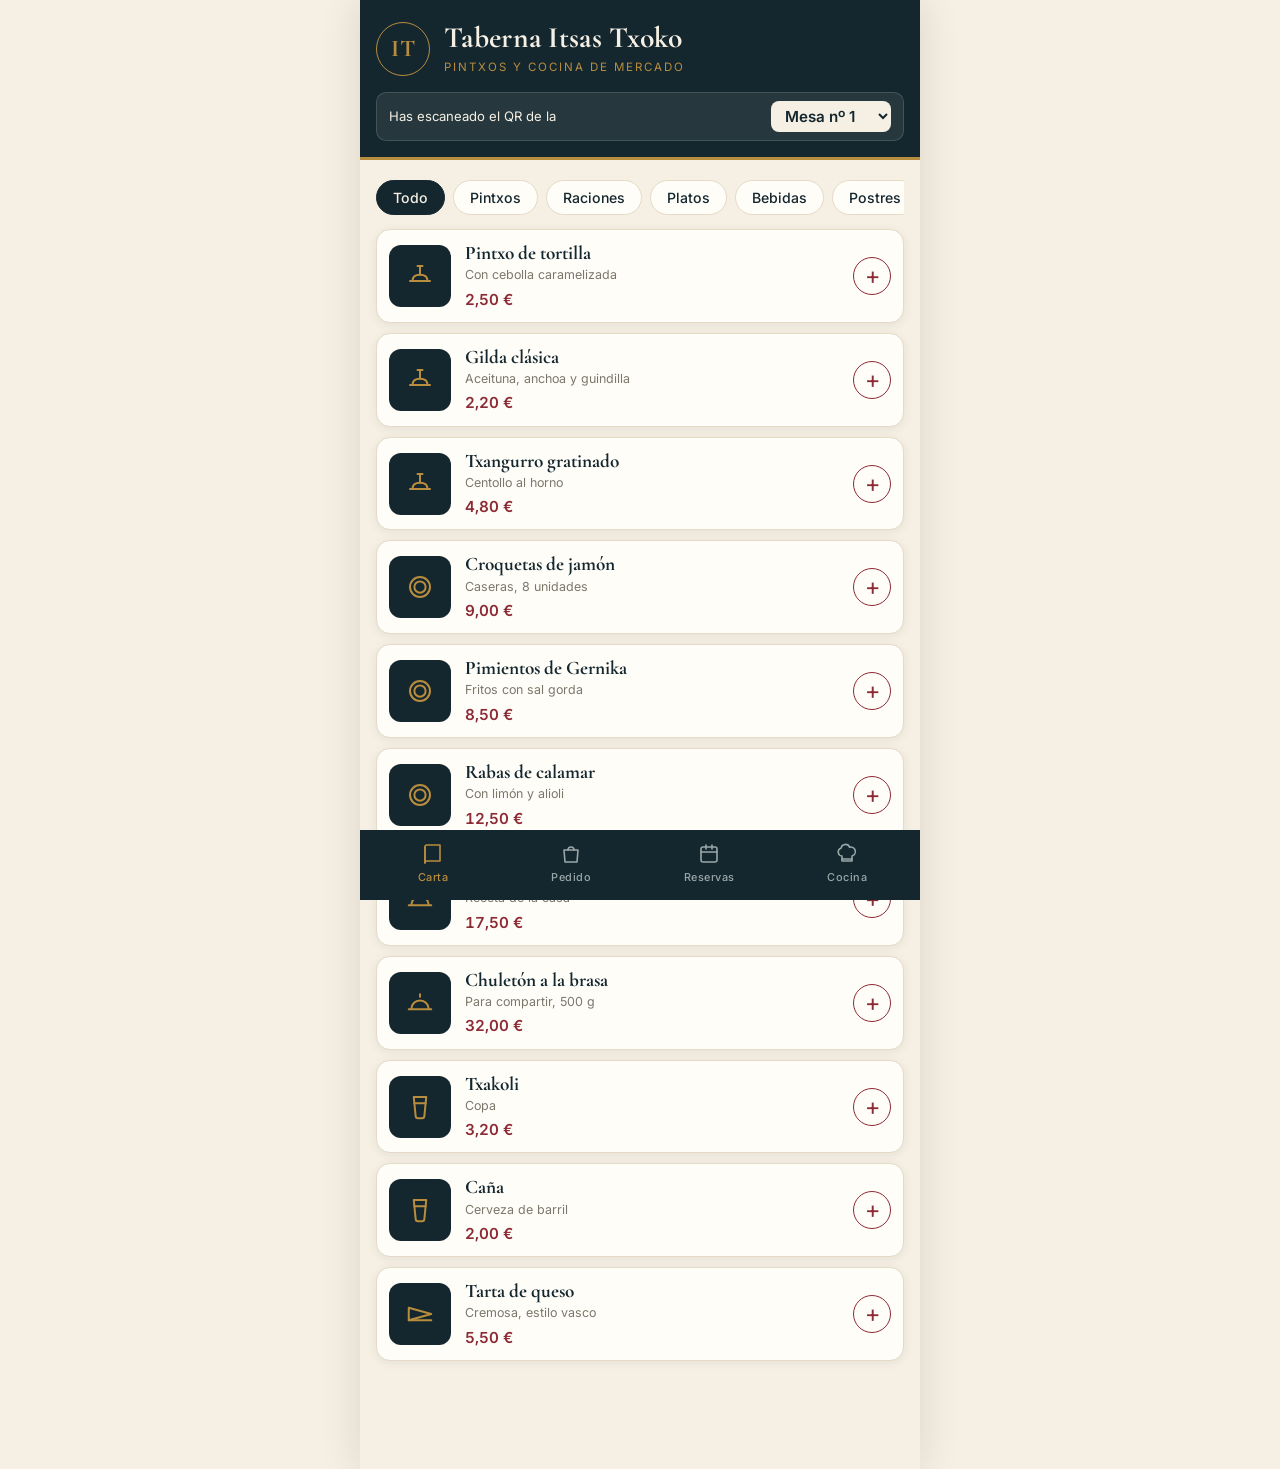
==== 2-index.html @ d1b72161 "Separar vistas de cliente, sala y cocina, teléfono en reservas y aviso de comandas listas" ====
<!DOCTYPE html>
<html lang="es">
<head>
  <meta charset="UTF-8">
  <meta name="viewport" content="width=device-width, initial-scale=1">
  <title>Taberna Itsas Txoko · Carta, pedidos y reservas</title>
  <meta name="theme-color" content="#14262e">
  <!-- Tipografías de Google Fonts (opcional): si no hay internet, el navegador usa Georgia y la fuente del sistema -->
  <link rel="preconnect" href="https://fonts.googleapis.com">
  <link rel="preconnect" href="https://fonts.gstatic.com" crossorigin>
  <link href="https://fonts.googleapis.com/css2?family=Cormorant+Garamond:wght@600;700&family=Inter:wght@400;500;600;700&display=swap" rel="stylesheet">
  <link rel="stylesheet" href="style.css">
</head>
<body>

  <!-- ===== 1. CABECERA: nombre del bar y selector de mesa (simula el QR) ===== -->
  <header class="cabecera">
    <div class="cabecera-titulo">
      <span class="cabecera-icono">IT</span>
      <div>
        <h1>Taberna Itsas Txoko</h1>
        <p class="cabecera-lema">Pintxos y cocina de mercado</p>
      </div>
    </div>
    <label class="selector-mesa">
      <span>Has escaneado el QR de la</span>
      <select id="selector-mesa"></select>
    </label>
  </header>

  <main>

    <!-- ===== 2. CARTA ===== -->
    <section id="seccion-carta" class="seccion activa">
      <div id="filtros-categoria" class="filtros"></div>
      <div id="lista-carta" class="lista-carta"></div>
    </section>

    <!-- ===== 3. PEDIDO ===== -->
    <section id="seccion-pedido" class="seccion">
      <h2>Tu pedido</h2>
      <div class="tipo-pedido">
        <button class="boton-tipo activo" data-tipo="mesa">En la mesa</button>
        <button class="boton-tipo" data-tipo="llevar">Para llevar</button>
      </div>
      <div id="lista-pedido"></div>
      <div class="total-caja">
        <span>Total</span>
        <strong id="total-pedido">0,00 €</strong>
      </div>
      <button id="boton-enviar" class="boton-principal">Enviar pedido a cocina</button>
      <p id="mensaje-pedido" class="mensaje" hidden></p>
    </section>

    <!-- ===== 4. RESERVAS ===== -->
    <section id="seccion-reservas" class="seccion">
      <h2>Reserva tu mesa</h2>
      <p class="ayuda">Sin llamadas: rellena los datos y listo.</p>
      <form id="formulario-reserva" class="formulario">
        <label>Nombre
          <input type="text" id="reserva-nombre" placeholder="Tu nombre" required>
        </label>
        <label>Teléfono
          <input type="tel" id="reserva-telefono" placeholder="600 123 456" inputmode="tel" required>
        </label>
        <label>Personas
          <select id="reserva-personas"></select>
        </label>
        <div class="fila-doble">
          <label>Día
            <input type="date" id="reserva-dia" required>
          </label>
          <label>Hora
            <select id="reserva-hora"></select>
          </label>
        </div>
        <button type="submit" class="boton-principal">Reservar mesa</button>
      </form>
      <div id="confirmacion-reserva" class="confirmacion" hidden></div>
      <!-- Solo la vista de personal (?sala) muestra esta lista:
           los QR de las mesas abren la vista de cliente, sin ella. -->
      <div id="bloque-reservas-recibidas" hidden>
        <h3>Reservas recibidas</h3>
        <p class="ayuda">Zona del personal de sala: aquí llegan las reservas de los clientes.</p>
        <div id="lista-reservas-sala"></div>
      </div>
    </section>

    <!-- ===== 5. COMANDAS DE SALA (vista del personal, ?sala) ===== -->
    <section id="seccion-comandas" class="seccion">
      <h2>Comandas</h2>
      <p class="ayuda">Las mesas en tiempo real: cuando cocina marca una comanda como lista, aquí aparece el aviso.</p>
      <div id="lista-comandas-sala"></div>
    </section>

    <!-- ===== 6. COCINA (vista del personal) ===== -->
    <section id="seccion-cocina" class="seccion">
      <h2>Vista de cocina</h2>
      <p class="ayuda">Comandas en tiempo real, desde todos los móviles.</p>
      <div id="lista-cocina"></div>
      <button id="boton-borrar-demo" class="boton-secundario">Borrar datos de la demo</button>
    </section>

  </main>

  <!-- ===== 7. NAVEGACIÓN INFERIOR ===== -->
  <nav class="navegacion">
    <button class="boton-nav activo" data-seccion="carta"><svg viewBox="0 0 24 24" aria-hidden="true"><path d="M4 5a2 2 0 012-2h13v16H6a2 2 0 00-2 2z"/><path d="M4 21V5"/></svg>Carta</button>
    <button class="boton-nav" data-seccion="pedido"><svg viewBox="0 0 24 24" aria-hidden="true"><path d="M5 8h14l-1 12H6z"/><path d="M9 8a3 3 0 016 0"/></svg>Pedido<i id="contador-pedido" hidden>0</i></button>
    <button class="boton-nav" data-seccion="reservas"><svg viewBox="0 0 24 24" aria-hidden="true"><rect x="4" y="5" width="16" height="15" rx="2"/><path d="M4 10h16M9 3v4M15 3v4"/></svg>Reservas</button>
    <button class="boton-nav" data-seccion="comandas" hidden><svg viewBox="0 0 24 24" aria-hidden="true"><path d="M18 8a6 6 0 00-12 0c0 7-3 9-3 9h18s-3-2-3-9"/><path d="M13.7 21a2 2 0 01-3.4 0"/></svg>Comandas<i id="contador-comandas" hidden>0</i></button>
    <button class="boton-nav" data-seccion="cocina"><svg viewBox="0 0 24 24" aria-hidden="true"><path d="M7 14a4 4 0 01-1-7.8 4.5 4.5 0 018.6-1A4 4 0 0117 14v5H7z"/><path d="M7 17h10"/></svg>Cocina<i id="contador-cocina" hidden>0</i></button>
  </nav>

  <!-- config.js dice dónde se guardan los pedidos (nube o este navegador) -->
  <script src="config.js"></script>
  <script src="app.js"></script>
</body>
</html>
---- style.css ----
/* =====================================================
   HOJA DE ESTILOS · Taberna Itsas Txoko (demo)
   ÍNDICE
   1. Colores, tipografías y variables
   2. Base
   3. Cabecera
   4. Carta
   5. Pedido
   6. Formularios y reservas
   7. Cocina
   8. Navegación inferior
   9. Pantallas grandes
   ===================================================== */

/* 1. COLORES, TIPOGRAFÍAS Y VARIABLES: cambia aquí el estilo de todo el bar */
:root {
  --color-fondo: #f6f0e4;       /* crema, como papel de carta */
  --color-tarjeta: #fffdf8;
  --color-principal: #14262e;   /* azul noche del Cantábrico */
  --color-acento: #8c2a35;      /* granate, tono de vino de Rioja */
  --color-dorado: #b98d3e;      /* dorado apagado */
  --color-texto: #26302f;
  --color-suave: #7b776b;
  --color-linea: #e4dac5;
  --color-ok: #3d7a5a;
  --radio: 14px;
  --sombra: 0 2px 10px rgba(20, 38, 46, .08);
  /* Si Google Fonts no carga, se usa Georgia / la fuente del sistema */
  --fuente-titulo: "Cormorant Garamond", Georgia, "Times New Roman", serif;
  --fuente-texto: "Inter", system-ui, -apple-system, "Segoe UI", Roboto, sans-serif;
}

/* 2. BASE */
* { box-sizing: border-box; margin: 0; padding: 0; }
[hidden] { display: none !important; } /* para que "hidden" siempre oculte */
body {
  font-family: var(--fuente-texto);
  background: var(--color-fondo);
  color: var(--color-texto);
  padding-bottom: 88px; /* hueco para la navegación inferior */
  max-width: 560px;
  margin: 0 auto;
  line-height: 1.4;
  -webkit-font-smoothing: antialiased;
}
button, select, input { font-family: inherit; }
main { padding: 20px 16px; }
h2 { font-family: var(--fuente-titulo); font-size: 2rem; font-weight: 700; color: var(--color-principal); margin-bottom: 4px; line-height: 1.1; }
h3 { font-family: var(--fuente-titulo); font-size: 1.5rem; color: var(--color-principal); margin: 26px 0 10px; }
.ayuda { color: var(--color-suave); font-size: .9rem; margin-bottom: 16px; }
.seccion { display: none; }
.seccion.activa { display: block; animation: aparecer .3s ease; }
@keyframes aparecer { from { opacity: 0; transform: translateY(6px); } to { opacity: 1; transform: none; } }

/* 3. CABECERA */
.cabecera {
  background: var(--color-principal);
  color: #f6f0e4;
  padding: 22px 16px 16px;
  border-bottom: 3px solid var(--color-dorado);
}
.cabecera-titulo { display: flex; align-items: center; gap: 14px; }
.cabecera-icono {
  font-family: var(--fuente-titulo); font-size: 1.5rem; font-weight: 700; letter-spacing: 1px;
  color: var(--color-dorado); border: 1.5px solid var(--color-dorado);
  width: 54px; height: 54px; border-radius: 50%;
  display: grid; place-items: center; flex-shrink: 0;
}
.cabecera h1 { font-family: var(--fuente-titulo); font-size: 1.85rem; font-weight: 700; line-height: 1; letter-spacing: .3px; }
.cabecera-lema { font-size: .72rem; letter-spacing: 2px; text-transform: uppercase; color: var(--color-dorado); margin-top: 6px; }
.selector-mesa {
  display: flex; align-items: center; justify-content: space-between;
  margin-top: 16px; background: rgba(255,255,255,.08); border: 1px solid rgba(255,255,255,.14);
  padding: 8px 12px; border-radius: 10px; font-size: .82rem;
}
.selector-mesa select {
  font-size: .95rem; font-weight: 600; padding: 5px 10px;
  border-radius: 8px; border: none; background: var(--color-fondo); color: var(--color-principal);
}

/* 4. CARTA */
.filtros { display: flex; gap: 8px; overflow-x: auto; padding-bottom: 14px; scrollbar-width: none; }
.filtros::-webkit-scrollbar { display: none; }
.filtro {
  border: 1px solid var(--color-linea); background: var(--color-tarjeta);
  color: var(--color-principal); padding: 8px 16px; border-radius: 99px;
  font-weight: 500; white-space: nowrap; font-size: .88rem;
}
.filtro.activo { background: var(--color-principal); border-color: var(--color-principal); color: #f6f0e4; }
.lista-carta { display: grid; gap: 10px; }
.plato {
  display: flex; align-items: center; gap: 14px;
  background: var(--color-tarjeta); padding: 12px;
  border-radius: var(--radio); box-shadow: var(--sombra); border: 1px solid var(--color-linea);
}
.plato-foto {
  width: 62px; height: 62px; flex-shrink: 0; display: grid; place-items: center;
  border-radius: 12px; background: var(--color-principal);
}
.plato-foto svg, .boton-nav svg {
  fill: none; stroke: currentColor; stroke-width: 1.6; stroke-linecap: round; stroke-linejoin: round;
}
.plato-foto svg { width: 30px; height: 30px; color: var(--color-dorado); }
.plato-info { flex: 1; }
.plato-nombre { font-family: var(--fuente-titulo); font-weight: 700; font-size: 1.2rem; line-height: 1.15; color: var(--color-principal); }
.plato-descripcion { font-size: .78rem; color: var(--color-suave); margin: 2px 0 5px; }
.plato-precio { font-weight: 600; font-size: .95rem; color: var(--color-acento); font-variant-numeric: tabular-nums; }
.boton-anadir {
  width: 38px; height: 38px; border-radius: 50%; border: 1.5px solid var(--color-acento);
  background: transparent; color: var(--color-acento); font-size: 1.5rem; line-height: 1;
  transition: background .15s, color .15s;
}
.boton-anadir:active { background: var(--color-acento); color: #fff; transform: scale(.94); }

/* 5. PEDIDO */
.tipo-pedido { display: flex; gap: 8px; margin: 14px 0 16px; }
.boton-tipo {
  flex: 1; padding: 11px; border-radius: 10px; font-weight: 500; font-size: .92rem;
  border: 1px solid var(--color-linea); background: var(--color-tarjeta); color: var(--color-texto);
}
.boton-tipo.activo { border-color: var(--color-principal); background: var(--color-principal); color: #f6f0e4; }
.linea-pedido {
  display: flex; align-items: center; gap: 10px; background: var(--color-tarjeta);
  padding: 12px; border-radius: 12px; margin-bottom: 8px; border: 1px solid var(--color-linea);
}
.linea-nombre { flex: 1; font-family: var(--fuente-titulo); font-weight: 700; font-size: 1.15rem; line-height: 1.15; color: var(--color-principal); }
.linea-nombre small { display: block; font-family: var(--fuente-texto); color: var(--color-suave); font-weight: 400; font-size: .75rem; margin-top: 2px; }
.cantidad { display: flex; align-items: center; gap: 10px; font-weight: 600; }
.cantidad button {
  width: 30px; height: 30px; border-radius: 50%; border: 1px solid var(--color-principal);
  background: transparent; color: var(--color-principal); font-weight: 600; font-size: 1rem;
}
.boton-quitar { border: none; background: none; color: var(--color-suave); font-size: .75rem; text-decoration: underline; }
.total-caja {
  display: flex; justify-content: space-between; align-items: baseline;
  margin: 18px 0; padding: 16px 4px 0; border-top: 1px solid var(--color-linea);
  font-family: var(--fuente-titulo); font-size: 1.5rem; color: var(--color-principal);
}
.total-caja strong { font-size: 2rem; color: var(--color-acento); font-variant-numeric: tabular-nums; }
.vacio { text-align: center; color: var(--color-suave); padding: 30px 10px; font-size: .95rem; }
.boton-principal {
  width: 100%; padding: 15px; border: none; border-radius: 12px;
  background: var(--color-acento); color: #fff; font-size: 1rem; font-weight: 600; letter-spacing: .3px;
  box-shadow: 0 6px 14px rgba(140,42,53,.25);
}
.boton-principal:active { transform: scale(.99); }
.boton-secundario {
  margin-top: 26px; width: 100%; padding: 12px; border-radius: 12px; font-size: .9rem;
  border: 1px solid var(--color-linea); background: transparent; color: var(--color-suave); font-weight: 500;
}
.mensaje, .confirmacion {
  margin-top: 16px; padding: 14px; border-radius: 12px; font-size: .92rem;
  background: #e6f0e9; color: #2c5d43; text-align: center; border: 1px solid #c9dfd0;
}

/* 6. FORMULARIOS Y RESERVAS */
.formulario { display: grid; gap: 14px; }
.formulario label { display: grid; gap: 6px; font-weight: 600; font-size: .8rem; letter-spacing: .5px; text-transform: uppercase; color: var(--color-principal); }
.formulario input, .formulario select {
  padding: 13px; font-size: 1rem; border-radius: 10px; text-transform: none; letter-spacing: 0;
  border: 1px solid var(--color-linea); background: var(--color-tarjeta); width: 100%; color: var(--color-texto);
}
.formulario input:focus, .formulario select:focus { outline: 2px solid var(--color-dorado); outline-offset: 1px; }
.fila-doble { display: grid; grid-template-columns: 1fr 1fr; gap: 10px; }

/* 7. COCINA */
.ticket {
  background: var(--color-tarjeta); border-radius: var(--radio); padding: 14px; margin-bottom: 12px;
  border: 1px solid var(--color-linea); border-left: 5px solid var(--color-dorado); box-shadow: var(--sombra);
}
.ticket.servido { border-left-color: var(--color-ok); opacity: .65; }
.ticket-cabecera { display: flex; justify-content: space-between; align-items: center; margin-bottom: 8px; }
.ticket-mesa { font-family: var(--fuente-titulo); font-weight: 700; font-size: 1.4rem; color: var(--color-principal); }
.ticket-hora { color: var(--color-suave); font-size: .8rem; }
.ticket ul { list-style: none; margin-bottom: 12px; }
.ticket li { padding: 4px 0; border-bottom: 1px dashed var(--color-linea); font-size: .95rem; }
.boton-servido {
  width: 100%; padding: 11px; border: none; border-radius: 10px;
  background: var(--color-ok); color: #fff; font-weight: 600;
}
.texto-servido { color: var(--color-ok); }
.etiqueta-llevar {
  background: var(--color-acento); color: #fff; font-family: var(--fuente-texto);
  font-size: .62rem; letter-spacing: 1px; padding: 3px 8px; border-radius: 99px; margin-left: 8px; vertical-align: middle;
}
.reserva-tarjeta { background: var(--color-tarjeta); padding: 12px 14px; border-radius: 12px; margin-bottom: 8px; border: 1px solid var(--color-linea); font-size: .92rem; }

/* 8. NAVEGACIÓN INFERIOR */
.navegacion {
  position: fixed; bottom: 0; left: 0; right: 0; max-width: 560px; margin: 0 auto;
  display: flex; background: var(--color-principal); padding: 8px 4px 12px;
}
.boton-nav {
  flex: 1; border: none; background: none; display: flex; flex-direction: column;
  align-items: center; gap: 4px; font-size: .68rem; letter-spacing: .5px; color: #9aa7a9;
  font-weight: 500; position: relative; padding: 4px 0;
}
.boton-nav svg { width: 24px; height: 24px; }
.boton-nav.activo { color: var(--color-dorado); }
.boton-nav i {
  position: absolute; top: -2px; right: 24%; background: var(--color-acento); color: #fff;
  font-style: normal; font-size: .65rem; font-weight: 600; min-width: 17px; height: 17px; border-radius: 99px;
  display: grid; place-items: center; padding: 0 4px;
}

/* 9. PANTALLAS GRANDES (ordenador): solo centramos la app */
@media (min-width: 600px) {
  body { box-shadow: 0 0 40px rgba(0,0,0,.12); min-height: 100vh; }
}
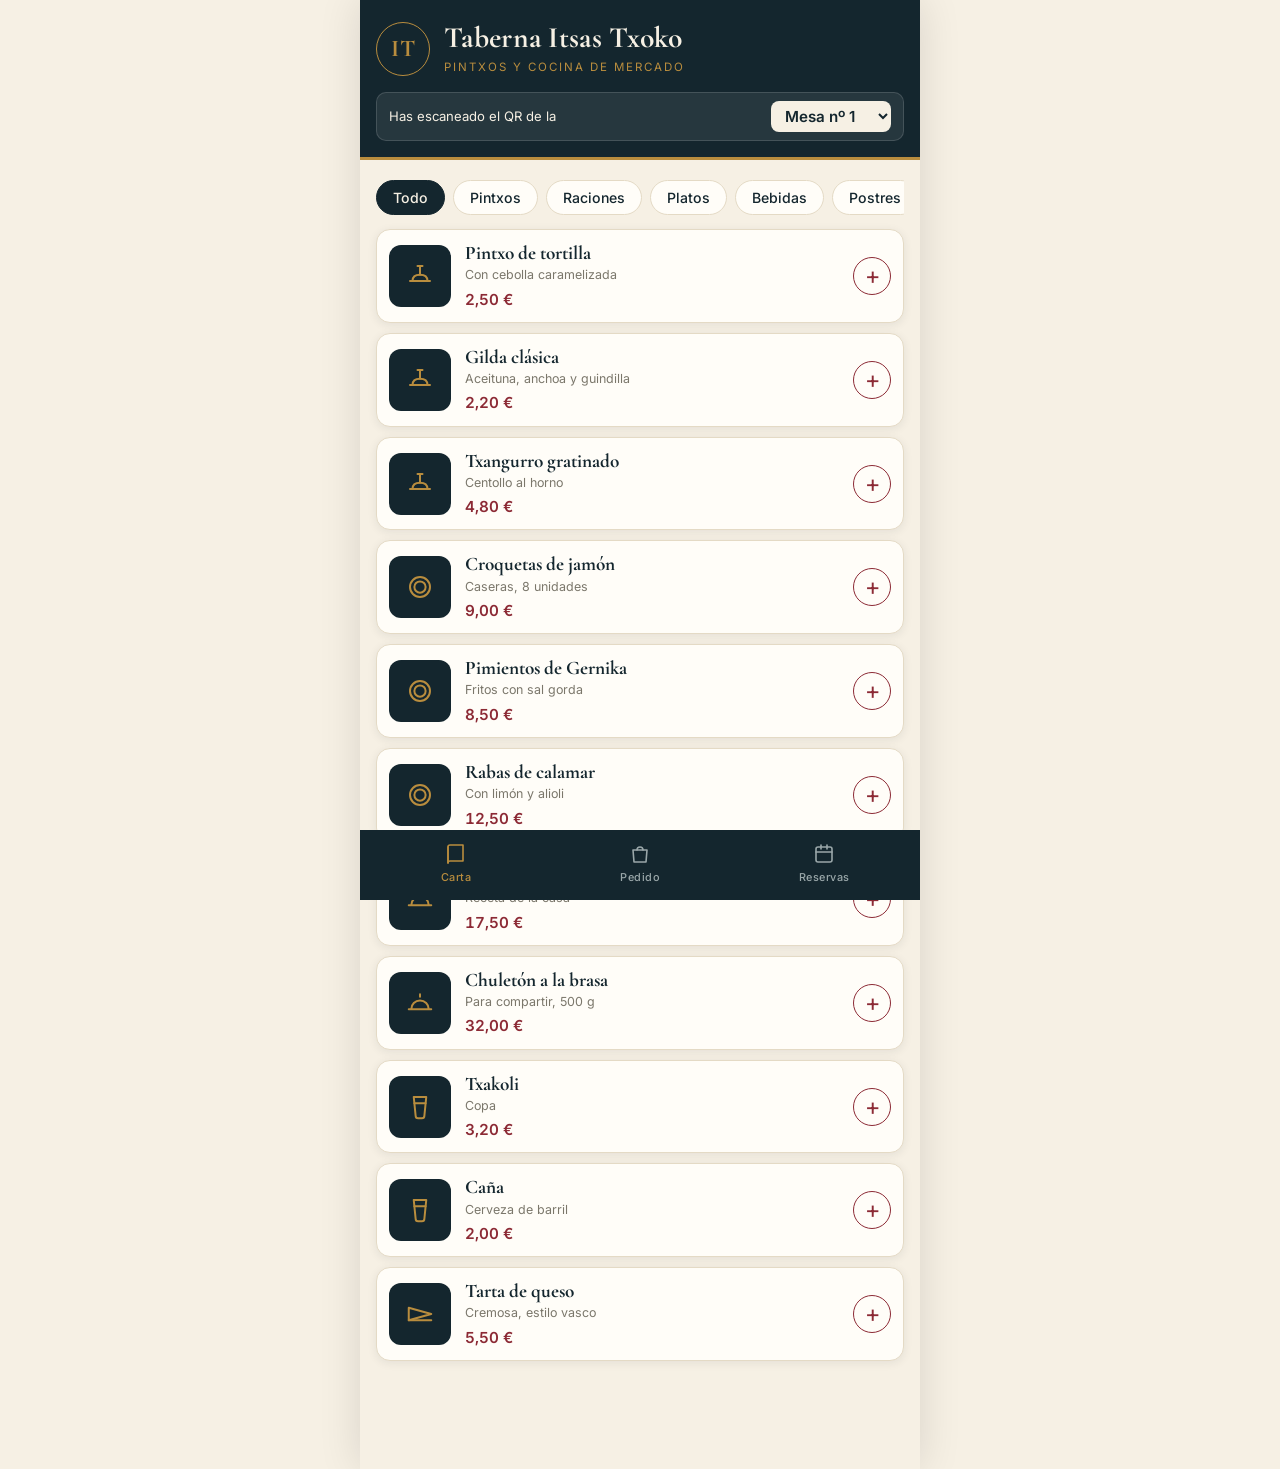
==== commit a87fed3d: "Acceso sin interrupciones en servicio y apartado Turno con nombre de camarero" ====
--- a/2-index.html
+++ b/2-index.html
@@ -13,6 +13,15 @@
 </head>
 <body>
 
+  <!-- Aviso para sala y cocina cuando abren su enlace DENTRO de otra app
+       (WhatsApp, Instagram…). Por si ahí la sesión no se conserva bien,
+       enseña los pasos para abrirlo en el navegador habitual. Se muestra
+       solo en ese caso (lo decide app.js). -->
+  <div id="aviso-navegador-app" class="aviso-navegador-app" hidden>
+    Parece que has abierto esto desde otra aplicación (como WhatsApp). Si te pide la contraseña muy a menudo, prueba a abrirlo en tu navegador habitual: en el menú <strong>⋮</strong> de arriba suele estar <strong>«Abrir en el navegador»</strong> (en iPhone, el icono de Safari).<br>
+    Ya en el navegador, con <strong>«Añadir a pantalla de inicio»</strong> tendrás un icono para entrar directo.
+  </div>
+
   <!-- ===== 1. CABECERA: nombre del bar y selector de mesa (simula el QR) ===== -->
   <header class="cabecera">
     <div class="cabecera-titulo">
@@ -26,6 +35,7 @@
       <span>Has escaneado el QR de la</span>
       <select id="selector-mesa"></select>
     </label>
+    <button id="boton-cerrar-sesion" class="boton-cerrar-sesion" hidden>Cerrar sesión del personal</button>
   </header>
 
   <main>
@@ -55,7 +65,7 @@
     <!-- ===== 4. RESERVAS ===== -->
     <section id="seccion-reservas" class="seccion">
       <h2>Reserva tu mesa</h2>
-      <p class="ayuda">Sin llamadas: rellena los datos y listo.</p>
+      <p class="ayuda">Sin llamadas: rellena los datos y el bar te confirma por teléfono.</p>
       <form id="formulario-reserva" class="formulario">
         <label>Nombre
           <input type="text" id="reserva-nombre" placeholder="Tu nombre" required>
@@ -74,14 +84,15 @@
             <select id="reserva-hora"></select>
           </label>
         </div>
-        <button type="submit" class="boton-principal">Reservar mesa</button>
+        <button type="submit" id="boton-reservar" class="boton-principal">Reservar mesa</button>
       </form>
       <div id="confirmacion-reserva" class="confirmacion" hidden></div>
       <!-- Solo la vista de personal (?sala) muestra esta lista:
            los QR de las mesas abren la vista de cliente, sin ella. -->
       <div id="bloque-reservas-recibidas" hidden>
         <h3>Reservas recibidas</h3>
-        <p class="ayuda">Zona del personal de sala: aquí llegan las reservas de los clientes.</p>
+        <p class="ayuda">Zona del personal de sala: aquí llegan las reservas de los clientes, pendientes de aceptar.</p>
+        <p class="turno-chip">Atendiendo como: <strong class="turno-nombre-actual">nadie todavía</strong> <button type="button" class="boton-enlace" data-seccion="turno">Cambiar</button></p>
         <div id="lista-reservas-sala"></div>
       </div>
     </section>
@@ -90,6 +101,7 @@
     <section id="seccion-comandas" class="seccion">
       <h2>Comandas</h2>
       <p class="ayuda">Las mesas en tiempo real: cuando cocina marca una comanda como lista, aquí aparece el aviso.</p>
+      <p class="turno-chip">Anotando como: <strong class="turno-nombre-actual">nadie todavía</strong> <button type="button" class="boton-enlace" data-seccion="turno">Cambiar</button></p>
       <div id="lista-comandas-sala"></div>
     </section>
 
@@ -101,14 +113,48 @@
       <button id="boton-borrar-demo" class="boton-secundario">Borrar datos de la demo</button>
     </section>
 
+    <!-- ===== 6b. TURNO (solo vista de sala): cada camarero elige su nombre
+         una vez, al preparar el dispositivo; sale en las comandas que anota
+         y en las reservas que atiende. La app lo recuerda en este aparato. -->
+    <section id="seccion-turno" class="seccion">
+      <h2>Tu turno</h2>
+      <p class="ayuda">Elige tu nombre una vez, al preparar el dispositivo: saldrá en las comandas que anotes y en las reservas que atiendas. Se recuerda en este aparato.</p>
+      <form id="formulario-turno" class="formulario">
+        <label>Tu nombre
+          <input type="text" id="turno-nombre" list="turno-nombres" maxlength="40" placeholder="Ej.: Ane" autocomplete="off" required>
+        </label>
+        <datalist id="turno-nombres"></datalist>
+        <button type="submit" class="boton-principal">Guardar nombre</button>
+      </form>
+      <p class="turno-actual">En este dispositivo anota: <strong class="turno-nombre-actual">nadie todavía</strong>.</p>
+    </section>
+
   </main>
 
-  <!-- ===== 7. NAVEGACIÓN INFERIOR ===== -->
+  <!-- ===== 7. ACCESO DEL PERSONAL (se muestra encima cuando hace falta) ===== -->
+  <div id="acceso-personal" class="acceso-fondo" hidden>
+    <form id="formulario-acceso" class="acceso-panel">
+      <h2>Personal</h2>
+      <p class="ayuda">Sala y cocina entran con su correo y contraseña una vez, al preparar el dispositivo: la app no vuelve a pedirlos durante el servicio. Los clientes no necesitan cuenta.</p>
+      <label>Correo
+        <input type="email" id="acceso-correo" autocomplete="username" required>
+      </label>
+      <label>Contraseña
+        <input type="password" id="acceso-contrasena" autocomplete="current-password" required>
+      </label>
+      <p id="mensaje-acceso" class="mensaje-acceso" hidden></p>
+      <button type="submit" id="boton-entrar" class="boton-principal">Entrar</button>
+      <button type="button" id="boton-volver-acceso" class="boton-secundario">Volver a la carta</button>
+    </form>
+  </div>
+
+  <!-- ===== 8. NAVEGACIÓN INFERIOR ===== -->
   <nav class="navegacion">
     <button class="boton-nav activo" data-seccion="carta"><svg viewBox="0 0 24 24" aria-hidden="true"><path d="M4 5a2 2 0 012-2h13v16H6a2 2 0 00-2 2z"/><path d="M4 21V5"/></svg>Carta</button>
     <button class="boton-nav" data-seccion="pedido"><svg viewBox="0 0 24 24" aria-hidden="true"><path d="M5 8h14l-1 12H6z"/><path d="M9 8a3 3 0 016 0"/></svg>Pedido<i id="contador-pedido" hidden>0</i></button>
     <button class="boton-nav" data-seccion="reservas"><svg viewBox="0 0 24 24" aria-hidden="true"><rect x="4" y="5" width="16" height="15" rx="2"/><path d="M4 10h16M9 3v4M15 3v4"/></svg>Reservas</button>
     <button class="boton-nav" data-seccion="comandas" hidden><svg viewBox="0 0 24 24" aria-hidden="true"><path d="M18 8a6 6 0 00-12 0c0 7-3 9-3 9h18s-3-2-3-9"/><path d="M13.7 21a2 2 0 01-3.4 0"/></svg>Comandas<i id="contador-comandas" hidden>0</i></button>
+    <button class="boton-nav" data-seccion="turno" hidden><svg viewBox="0 0 24 24" aria-hidden="true"><path d="M12 12a4 4 0 100-8 4 4 0 000 8z"/><path d="M4 21c0-4 3.6-6 8-6s8 2 8 6"/></svg>Turno</button>
     <button class="boton-nav" data-seccion="cocina"><svg viewBox="0 0 24 24" aria-hidden="true"><path d="M7 14a4 4 0 01-1-7.8 4.5 4.5 0 018.6-1A4 4 0 0117 14v5H7z"/><path d="M7 17h10"/></svg>Cocina<i id="contador-cocina" hidden>0</i></button>
   </nav>
 
--- a/style.css
+++ b/style.css
@@ -179,6 +179,8 @@
   background: var(--color-ok); color: #fff; font-weight: 600;
 }
 .texto-servido { color: var(--color-ok); }
+.texto-listo { color: var(--color-ok); display: block; margin-top: 6px; font-size: .82rem; }
+.texto-encocina { color: var(--color-suave); font-size: .85rem; }
 .etiqueta-llevar {
   background: var(--color-acento); color: #fff; font-family: var(--fuente-texto);
   font-size: .62rem; letter-spacing: 1px; padding: 3px 8px; border-radius: 99px; margin-left: 8px; vertical-align: middle;
@@ -203,7 +205,163 @@
   display: grid; place-items: center; padding: 0 4px;
 }
 
+/* 8b. VISTAS SEPARADAS: sala y cocina
+   - En sala, app.js oculta la pestaña de cocina con "hidden".
+   - En cocina (?cocina) solo se ven las comandas: ni selector de mesa
+     ni barra de navegación. */
+.vista-cocina .selector-mesa { display: none; }
+.vista-cocina .navegacion { display: none; }
+.vista-cocina { padding-bottom: 24px; }
+
 /* 9. PANTALLAS GRANDES (ordenador): solo centramos la app */
 @media (min-width: 600px) {
   body { box-shadow: 0 0 40px rgba(0,0,0,.12); min-height: 100vh; }
 }
+
+/* 10. NOVEDADES: acceso del personal, cola de trabajo, notas y reservas */
+
+/* Botones desactivados mientras se envía (o sin horas libres) */
+.boton-principal:disabled {
+  opacity: .6;
+  box-shadow: none;
+  cursor: wait;
+}
+
+/* Nota por plato, dentro de cada línea del pedido */
+.linea-pedido { flex-wrap: wrap; }
+.nota-plato {
+  flex-basis: 100%;
+  margin-top: 6px;
+  padding: 9px 11px;
+  font-size: .9rem;
+  border-radius: 8px;
+  border: 1px dashed var(--color-linea);
+  background: #fbf7ec;
+  color: var(--color-texto);
+}
+.nota-plato:focus { outline: 2px solid var(--color-dorado); outline-offset: 1px; }
+
+/* La nota llega a cocina y sala destacada en el ticket */
+.ticket-nota {
+  display: block;
+  margin-top: 2px;
+  font-size: .82rem;
+  color: var(--color-acento);
+  font-style: italic;
+}
+
+/* Tiempos de espera en la cola: en rojo cuando lleva 15 min o más */
+.ticket-hora b { font-weight: 600; color: var(--color-suave); }
+.ticket-hora b.espera-tarde { color: var(--color-acento); }
+
+/* Separadores de la cola (En preparación / Listas para servir) */
+.titulo-cola {
+  font-family: var(--fuente-texto);
+  font-size: .8rem;
+  font-weight: 600;
+  letter-spacing: 1px;
+  text-transform: uppercase;
+  color: var(--color-suave);
+  margin: 18px 2px 10px;
+}
+
+/* Historial plegado (servidas, reservas resueltas) */
+.historial { margin-top: 18px; }
+.historial summary {
+  cursor: pointer;
+  font-size: .85rem;
+  font-weight: 600;
+  color: var(--color-suave);
+  padding: 8px 2px;
+}
+.historial[open] summary { margin-bottom: 10px; }
+
+/* Reservas: acciones de sala y estado */
+.reserva-acciones { display: flex; gap: 8px; margin-top: 10px; }
+.reserva-acciones button {
+  flex: 1; padding: 9px; border: none; border-radius: 9px; font-weight: 600; font-size: .88rem;
+}
+.boton-aceptar { background: var(--color-ok); color: #fff; }
+.boton-rechazar { background: transparent; color: var(--color-acento); border: 1px solid var(--color-acento) !important; }
+.reserva-estado { margin-top: 8px; font-size: .82rem; font-weight: 600; }
+.reserva-estado.ok { color: var(--color-ok); }
+.reserva-estado.mal { color: var(--color-acento); }
+.reserva-rechazada { opacity: .6; }
+
+/* Panel de acceso del personal, a pantalla completa por encima */
+.acceso-fondo {
+  position: fixed;
+  inset: 0;
+  z-index: 50;
+  background: var(--color-fondo);
+  display: grid;
+  place-items: center;
+  padding: 20px;
+}
+.acceso-panel {
+  width: 100%;
+  max-width: 400px;
+  background: var(--color-tarjeta);
+  border: 1px solid var(--color-linea);
+  border-radius: var(--radio);
+  box-shadow: var(--sombra);
+  padding: 24px 20px;
+  display: grid;
+  gap: 14px;
+}
+.acceso-panel label {
+  display: grid; gap: 6px;
+  font-weight: 600; font-size: .8rem; letter-spacing: .5px;
+  text-transform: uppercase; color: var(--color-principal);
+}
+.acceso-panel input {
+  padding: 13px; font-size: 1rem; border-radius: 10px;
+  text-transform: none; letter-spacing: 0;
+  border: 1px solid var(--color-linea); background: #fff; width: 100%;
+}
+.mensaje-acceso {
+  margin: 0; padding: 12px; border-radius: 10px; font-size: .9rem; text-align: center;
+  background: #fde6e1; color: #a3321c; border: 1px solid #f0c4ba;
+}
+
+/* Cerrar sesión, en la cabecera (solo lo ve el personal) */
+.boton-cerrar-sesion {
+  margin-top: 12px;
+  width: 100%;
+  padding: 8px;
+  border-radius: 10px;
+  border: 1px solid rgba(255,255,255,.25);
+  background: transparent;
+  color: #cbd6d8;
+  font-size: .8rem;
+}
+
+/* Aviso cuando la página se abre dentro del navegador de otra app
+   (WhatsApp, Instagram…): ese navegador no guarda la sesión */
+.aviso-navegador-app {
+  position: sticky;
+  top: 0;
+  z-index: 70;
+  background: var(--color-dorado);
+  color: #fff;
+  padding: 12px 16px;
+  font-size: .9rem;
+  line-height: 1.45;
+  text-align: center;
+}
+
+/* Aviso de error flotante (fallos de conexión del personal) */
+#aviso-error {
+  position: fixed;
+  left: 16px; right: 16px; bottom: 96px;
+  max-width: 528px;
+  margin: 0 auto;
+  z-index: 60;
+  background: #a3321c;
+  color: #fff;
+  padding: 12px 16px;
+  border-radius: 12px;
+  font-size: .9rem;
+  text-align: center;
+  box-shadow: 0 6px 18px rgba(0,0,0,.25);
+}
